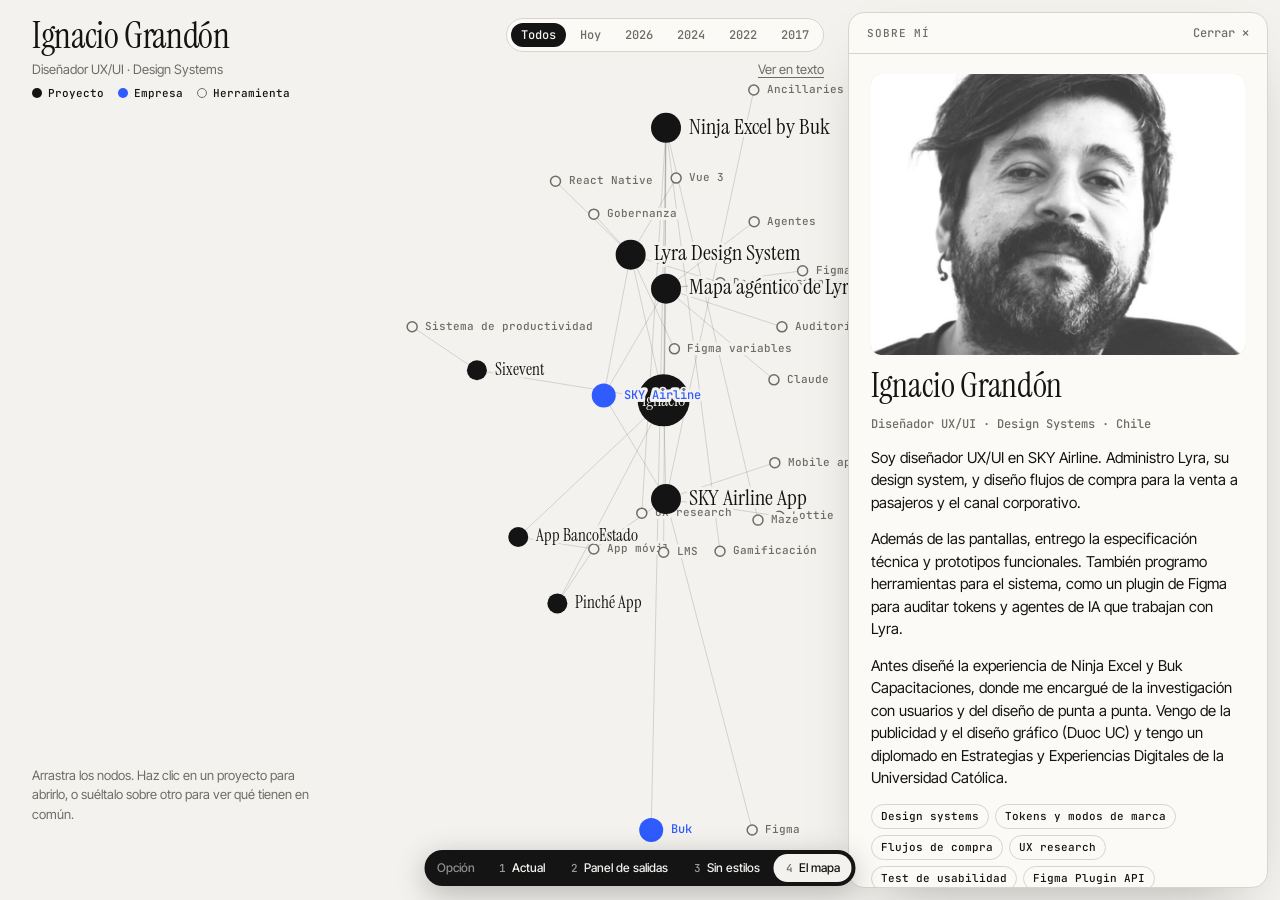
==== opciones/mapa/index.html @ 3e0f4688 "Add three alternative design options with a shared switcher - opciones/panel: airport departures boa" ====
<!doctype html>
<html lang="es">
  <head>
    <meta charset="utf-8" />
    <meta name="viewport" content="width=device-width, initial-scale=1, viewport-fit=cover" />
    <title>Ignacio Grandón · El mapa</title>
    <meta name="description" content="Portafolio de Ignacio Grandón como un grafo: proyectos, empresas y herramientas conectados." />
    <link rel="preconnect" href="https://fonts.googleapis.com" />
    <link rel="preconnect" href="https://fonts.gstatic.com" crossorigin />
    <link
      href="https://fonts.googleapis.com/css2?family=Inter+Tight:wght@400;500;600&family=Instrument+Serif:ital@0;1&family=JetBrains+Mono:wght@400;500&display=swap"
      rel="stylesheet"
    />
    <style>
      /* Opción 4: el grafo del mapa agéntico pasa a ser la navegación completa.
         Nodos: Ignacio, proyectos, empresas y herramientas. Arrastrar, filtrar por año
         y soltar un proyecto sobre otro para ver qué comparten. */
      :root {
        --bg: #f4f2ee; --surface: #fbfaf7; --fg: #141414; --muted: #6f6c66; --line: #d8d4cc;
        --accent: #2f5bff; --edge: rgba(20,20,20,.14); --edge-hot: #141414;
        --sans: "Inter Tight", system-ui, sans-serif; --serif: "Instrument Serif", Georgia, serif; --mono: "JetBrains Mono", ui-monospace, monospace;
        color-scheme: light;
      }
      @media (prefers-color-scheme: dark) {
        :root { --bg: #111110; --surface: #191917; --fg: #ecebe7; --muted: #8d8a83; --line: #2a2926; --accent: #7d97ff; --edge: rgba(236,235,231,.14); --edge-hot: #ecebe7; color-scheme: dark; }
      }
      * { box-sizing: border-box; margin: 0; padding: 0; }
      html, body { height: 100%; overflow: hidden; }
      body { background: var(--bg); color: var(--fg); font: 400 15px/1.5 var(--sans); -webkit-font-smoothing: antialiased; }
      button { font: inherit; color: inherit; background: none; border: 0; cursor: pointer; }
      a { color: inherit; }
      :focus-visible { outline: 2px solid var(--fg); outline-offset: 2px; }

      canvas { position: fixed; inset: 0; width: 100%; height: 100%; display: block; touch-action: none; }
      canvas.is-grab { cursor: grab; } canvas.is-grabbing { cursor: grabbing; }

      .bar {
        position: fixed; z-index: 5; top: 0; left: 0; right: 0; pointer-events: none;
        display: flex; justify-content: space-between; align-items: flex-start; gap: 16px; flex-wrap: wrap;
        padding: calc(18px + env(safe-area-inset-top)) clamp(16px, 3vw, 32px) 0;
      }
      .bar > * { pointer-events: auto; }
      body.panel-open .bar { padding-right: 456px; transition: padding .5s; }
      @media (max-width: 760px) { body.panel-open .bar { padding-right: 16px; } }
      .brand h1 { font: 400 clamp(26px, 3vw, 36px)/1 var(--serif); letter-spacing: -.01em; }
      .brand p { color: var(--muted); font-size: 13px; margin-top: 6px; }
      .controls { display: flex; flex-direction: column; align-items: flex-end; gap: 8px; }
      .years { display: flex; flex-wrap: wrap; justify-content: flex-end; gap: 4px; padding: 4px; border-radius: 999px; background: var(--surface); border: 1px solid var(--line); }
      .years button { padding: 6px 10px; border-radius: 999px; font: 500 12px/1 var(--mono); color: var(--muted); }
      .years button[aria-pressed="true"] { background: var(--fg); color: var(--bg); }
      .textview-btn { font-size: 13px; color: var(--muted); text-decoration: underline; text-underline-offset: 3px; }
      .hint {
        position: fixed; z-index: 4; left: clamp(16px, 3vw, 32px); bottom: 76px; max-width: 300px;
        color: var(--muted); font-size: 13px; pointer-events: none; transition: opacity .4s;
      }
      .legend { display: flex; gap: 14px; margin-top: 8px; font: 500 11px/1 var(--mono); }
      .legend span { display: inline-flex; align-items: center; gap: 6px; }
      .legend i { width: 10px; height: 10px; border-radius: 50%; display: inline-block; }

      /* Panel de detalle */
      .panel {
        position: fixed; z-index: 6; top: 12px; right: 12px; bottom: 12px; width: min(420px, calc(100vw - 24px));
        background: var(--surface); border: 1px solid var(--line); border-radius: 16px;
        box-shadow: 0 24px 60px -30px rgba(0,0,0,.35);
        display: flex; flex-direction: column; overflow: hidden;
        transform: translateX(calc(100% + 24px)); transition: transform .5s cubic-bezier(.16,1,.3,1);
      }
      .panel.is-open { transform: none; }
      .panel__head { display: flex; justify-content: space-between; align-items: center; padding: 14px 18px; border-bottom: 1px solid var(--line); font: 500 11px/1 var(--mono); color: var(--muted); letter-spacing: .08em; text-transform: uppercase; }
      .panel__close { padding: 6px 8px; margin: -6px -8px; border-radius: 6px; font: 500 12px/1 var(--mono); }
      .panel__close:hover { background: var(--bg); }
      .panel__body { overflow-y: auto; padding: 20px 22px 90px; display: flex; flex-direction: column; gap: 14px; }
      .panel__body img { width: 100%; aspect-ratio: 4/3; object-fit: cover; border-radius: 10px; background: var(--line); }
      .panel__body h2 { font: 400 34px/1.02 var(--serif); letter-spacing: -.01em; }
      .panel__meta { font: 500 12px/1.3 var(--mono); color: var(--muted); }
      .panel__body ul.hl { list-style: none; display: grid; gap: 8px; font-size: 14px; }
      .panel__body ul.hl li { padding-left: 16px; position: relative; }
      .panel__body ul.hl li::before { content: ""; position: absolute; left: 0; top: .65em; width: 6px; height: 1px; background: currentColor; }
      .chips { list-style: none; display: flex; flex-wrap: wrap; gap: 6px; }
      .chips li, .chips button { font: 500 11px/1 var(--mono); padding: 6px 9px; border: 1px solid var(--line); border-radius: 999px; }
      .chips button:hover { border-color: var(--fg); }
      .panel__cta { align-self: flex-start; padding: 10px 16px; border-radius: 999px; background: var(--fg); color: var(--bg); text-decoration: none; font-weight: 500; font-size: 14px; }
      .panel__mail { font: 400 clamp(24px, 3vw, 30px)/1.1 var(--serif); overflow-wrap: anywhere; }
      .common { display: grid; grid-template-columns: 1fr auto 1fr; gap: 10px; align-items: center; font: 400 22px/1.1 var(--serif); }
      .common span { text-align: center; font: 500 16px/1 var(--mono); color: var(--muted); }

      /* Vista en texto: el mismo contenido, sin el grafo */
      .textview {
        position: fixed; inset: 0; z-index: 8; overflow-y: auto; background: var(--bg);
        padding: calc(24px + env(safe-area-inset-top)) clamp(16px, 4vw, 48px) 110px; display: none;
      }
      .textview.is-open { display: block; }
      .textview__inner { max-width: 760px; margin: 0 auto; display: flex; flex-direction: column; gap: 28px; }
      .textview h2 { font: 400 40px/1 var(--serif); }
      .textview h3 { font: 400 28px/1.05 var(--serif); }
      .textview article { border-top: 1px solid var(--line); padding-top: 20px; display: flex; flex-direction: column; gap: 10px; }
      .textview .top { display: flex; justify-content: space-between; align-items: center; }

      @media (max-width: 760px) {
        .panel { top: auto; left: 8px; right: 8px; width: auto; bottom: 8px; height: 62dvh; transform: translateY(calc(100% + 24px)); }
        .controls { align-items: flex-start; }
        .years { justify-content: flex-start; }
        .hint { bottom: 70px; right: 16px; }
      }
      @media (prefers-reduced-motion: reduce) { .panel { transition: none; } }
    </style>
  </head>
  <body>
    <canvas id="map" role="img" aria-label="Grafo con los proyectos de Ignacio Grandón, las empresas y las herramientas que los conectan. Hay una vista en texto con el mismo contenido."></canvas>

    <header class="bar">
      <div class="brand">
        <h1 id="name"></h1>
        <p id="role"></p>
        <div class="legend" aria-hidden="true">
          <span><i style="background:var(--fg)"></i>Proyecto</span>
          <span><i style="background:var(--accent)"></i>Empresa</span>
          <span><i style="border:1.5px solid var(--muted)"></i>Herramienta</span>
        </div>
      </div>
      <div class="controls">
        <div class="years" id="years" role="group" aria-label="Filtrar por año"></div>
        <button class="textview-btn" type="button" id="open-text">Ver en texto</button>
      </div>
    </header>

    <p class="hint" id="hint">Arrastra los nodos. Haz clic en un proyecto para abrirlo, o suéltalo sobre otro para ver qué tienen en común.</p>

    <aside class="panel" id="panel" aria-live="polite">
      <div class="panel__head"><span id="panel-kicker"></span><button class="panel__close" type="button" id="panel-close">Cerrar ✕</button></div>
      <div class="panel__body" id="panel-body"></div>
    </aside>

    <section class="textview" id="textview" aria-label="Vista en texto">
      <div class="textview__inner" id="textview-inner"></div>
    </section>

    <script src="../../js/data.js"></script>
    <script>
      (function () {
        const { profile, featured, projects } = window.PORTFOLIO;
        const reduce = matchMedia("(prefers-reduced-motion: reduce)").matches;
        const IMG = (s) => "../../" + s;
        const esc = (s) => String(s).replace(/[&<>"]/g, (c) => ({ "&": "&amp;", "<": "&lt;", ">": "&gt;", '"': "&quot;" })[c]);

        document.getElementById("name").textContent = profile.name;
        document.getElementById("role").textContent = profile.role;

        // ---------- Grafo ----------
        // Empresas y agrupaciones que no están como tags en data.js, pero sí en
        // la categoría o el resumen de cada proyecto.
        const company = { "Lyra Design System": "SKY Airline", "Mapa agéntico de Lyra": "SKY Airline", "SKY Airline App": "SKY Airline", "Ninja Excel by Buk": "Buk" };
        const extra = {
          "Lyra Design System": ["Design systems"],
          "Mapa agéntico de Lyra": ["Design systems"],
          "SKY Airline App": ["App móvil"],
          "Pinché App": ["App móvil"],
          "App BancoEstado": ["App móvil"],
          "Sixevent": ["Sistema de productividad"],
        };
        const yearOf = (y) => (y === "Actual" ? "Hoy" : y.slice(-4));

        const nodes = [];
        const byId = new Map();
        const add = (n) => {
          if (byId.has(n.id)) return byId.get(n.id);
          Object.assign(n, { x: 0, y: 0, vx: 0, vy: 0, links: new Set() });
          nodes.push(n);
          byId.set(n.id, n);
          return n;
        };
        const edges = [];
        const link = (a, b) => {
          if (a.links.has(b)) return;
          a.links.add(b);
          b.links.add(a);
          edges.push([a, b]);
        };

        const me = add({ id: "me", kind: "me", label: profile.name.split(" ")[0], r: 26 });
        [...featured, ...projects].forEach((p, i) => {
          const n = add({ id: "p:" + p.title, kind: "project", label: p.title, data: p, featured: i < featured.length, year: yearOf(p.year), r: i < featured.length ? 15 : 10 });
          link(me, n);
          if (company[p.title]) link(n, add({ id: "c:" + company[p.title], kind: "company", label: company[p.title], r: 12 }));
          [...(p.tags || []), ...(extra[p.title] || [])].forEach((t) => link(n, add({ id: "t:" + t, kind: "tag", label: t, r: 5 })));
        });

        // Posición inicial: proyectos en anillo, el resto alrededor de su proyecto
        const canvas = document.getElementById("map");
        const ctx = canvas.getContext("2d");
        let W = 0, H = 0, dpr = 1;
        const center = () => ({ x: W < 760 ? W / 2 : (W - (panelOpen ? 420 : 0)) / 2, y: W < 760 ? H * 0.42 : H / 2 + 20 });
        let panelOpen = false;
        let alpha = 1;
        let raf = 0;

        function resize() {
          dpr = Math.min(devicePixelRatio || 1, 2);
          W = innerWidth;
          H = innerHeight;
          canvas.width = W * dpr;
          canvas.height = H * dpr;
          ctx.setTransform(dpr, 0, 0, dpr, 0, 0);
          wake();
        }
        resize();
        addEventListener("resize", resize);

        const c0 = center();
        const projs = nodes.filter((n) => n.kind === "project");
        const R = Math.min(W, H) * 0.26;
        me.x = c0.x; me.y = c0.y;
        projs.forEach((n, i) => {
          const a = (i / projs.length) * Math.PI * 2 - Math.PI / 2;
          n.x = c0.x + Math.cos(a) * R;
          n.y = c0.y + Math.sin(a) * R;
        });
        nodes.forEach((n) => {
          if (n.kind === "tag" || n.kind === "company") {
            const ps = [...n.links];
            const ax = ps.reduce((s, p) => s + p.x, 0) / ps.length;
            const ay = ps.reduce((s, p) => s + p.y, 0) / ps.length;
            n.x = ax + (ax - c0.x) * 0.5 + (Math.random() - 0.5) * 60;
            n.y = ay + (ay - c0.y) * 0.5 + (Math.random() - 0.5) * 60;
          }
        });

        // ---------- Física ----------
        function wake(a = 0.6) {
          alpha = Math.max(alpha, a);
          if (!raf) raf = requestAnimationFrame(frame);
        }
        function physics() {
          const c = center();
          const scale = Math.min(1, Math.min(W, H) / 800);
          const rest = (a, b) => (a.kind === "me" || b.kind === "me" ? 190 : a.kind === "company" || b.kind === "company" ? 110 : 70) * Math.max(0.55, scale);
          for (let i = 0; i < nodes.length; i++) {
            const a = nodes[i];
            for (let j = i + 1; j < nodes.length; j++) {
              const b = nodes[j];
              let dx = b.x - a.x, dy = b.y - a.y;
              let d2 = dx * dx + dy * dy || 0.01;
              if (d2 > 90000) continue;
              const f = (1400 * scale) / d2;
              const d = Math.sqrt(d2);
              dx /= d; dy /= d;
              a.vx -= dx * f; a.vy -= dy * f;
              b.vx += dx * f; b.vy += dy * f;
            }
          }
          edges.forEach(([a, b]) => {
            const dx = b.x - a.x, dy = b.y - a.y;
            const d = Math.sqrt(dx * dx + dy * dy) || 1;
            const f = (d - rest(a, b)) * 0.012;
            const fx = (dx / d) * f, fy = (dy / d) * f;
            a.vx += fx; a.vy += fy; b.vx -= fx; b.vy -= fy;
          });
          nodes.forEach((n) => {
            n.vx += (c.x - n.x) * 0.0016;
            n.vy += (c.y - n.y) * 0.0016;
            if (n === drag) return;
            n.vx *= 0.82; n.vy *= 0.82;
            n.x += n.vx * alpha; n.y += n.vy * alpha;
            // Margen derecho: deja espacio a la etiqueta y, en escritorio, al panel abierto
            const side = W >= 760 && panelOpen ? 444 : 0;
            const label = n.kind === "project" || n.kind === "company" ? Math.min(170, W * 0.36) : 20;
            n.x = Math.max(20, Math.min(W - side - label, n.x));
            n.y = Math.max(90, Math.min(H - 70, n.y));
          });
        }

        // ---------- Dibujo ----------
        let hover = null, drag = null, dropTarget = null, yearFilter = "Todos";
        const css = (v) => getComputedStyle(document.documentElement).getPropertyValue(v).trim();
        let col = {};
        const readColors = () => (col = { fg: css("--fg"), bg: css("--bg"), muted: css("--muted"), accent: css("--accent"), edge: css("--edge"), hot: css("--edge-hot"), line: css("--line") });
        readColors();
        matchMedia("(prefers-color-scheme: dark)").addEventListener("change", () => { readColors(); wake(0.05); });

        const visibleYear = (n) => {
          if (yearFilter === "Todos" || n.kind === "me") return true;
          if (n.kind === "project") return n.year === yearFilter;
          return [...n.links].some((p) => p.kind === "project" && p.year === yearFilter);
        };

        function draw() {
          ctx.clearRect(0, 0, W, H);
          const focus = drag || hover;
          const near = focus ? new Set([focus, ...focus.links]) : null;
          const dim = (n) => (near && !near.has(n)) || !visibleYear(n);

          edges.forEach(([a, b]) => {
            const hot = focus && (a === focus || b === focus);
            const off = !visibleYear(a) || !visibleYear(b) || (near && !hot);
            ctx.strokeStyle = hot ? col.hot : col.edge;
            ctx.globalAlpha = off ? 0.25 : 1;
            ctx.lineWidth = hot ? 1.4 : 1;
            ctx.beginPath(); ctx.moveTo(a.x, a.y); ctx.lineTo(b.x, b.y); ctx.stroke();
          });
          ctx.globalAlpha = 1;

          // Herramientas primero, para que las etiquetas de proyectos queden encima
          const order = [...nodes].sort((a, b) => (b.kind === "tag") - (a.kind === "tag"));
          order.forEach((n) => {
            ctx.globalAlpha = dim(n) ? 0.18 : 1;
            ctx.beginPath();
            ctx.arc(n.x, n.y, n.r + (n === dropTarget ? 6 : 0), 0, Math.PI * 2);
            if (n.kind === "tag") {
              ctx.fillStyle = col.bg; ctx.fill();
              ctx.lineWidth = 1.5; ctx.strokeStyle = col.muted; ctx.stroke();
            } else {
              ctx.fillStyle = n.kind === "company" ? col.accent : col.fg;
              ctx.fill();
            }
            if (n === dropTarget) { ctx.lineWidth = 2; ctx.strokeStyle = col.accent; ctx.stroke(); }

            // Etiquetas: siempre en proyectos, empresas y yo; en tags solo si están cerca del foco
            const showLabel = n.kind !== "tag" || (near && near.has(n)) || W > 1100;
            if (!showLabel) return;
            if (n.kind === "me") {
              ctx.fillStyle = col.bg;
              ctx.font = `400 18px "Instrument Serif", Georgia, serif`;
              ctx.textAlign = "center"; ctx.textBaseline = "middle";
              ctx.fillText(n.label, n.x, n.y + 1);
              return;
            }
            ctx.textAlign = "left"; ctx.textBaseline = "middle";
            if (n.kind === "project") {
              ctx.font = `${n.featured ? 400 : 400} ${n.featured ? 22 : 17}px "Instrument Serif", Georgia, serif`;
              ctx.fillStyle = col.fg;
            } else {
              ctx.font = `500 ${n.kind === "company" ? 12 : 11}px "JetBrains Mono", monospace`;
              ctx.fillStyle = n.kind === "company" ? col.accent : col.muted;
            }
            const tx = n.x + n.r + 8;
            ctx.lineWidth = 6; ctx.strokeStyle = col.bg; ctx.lineJoin = "round";
            ctx.strokeText(n.label, tx, n.y);
            ctx.fillText(n.label, tx, n.y);
          });
          ctx.globalAlpha = 1;
        }

        function frame() {
          raf = 0;
          if (!reduce) physics();
          else for (let i = 0; i < 300 && alpha > 0.02; i++) { physics(); alpha *= 0.99; }
          draw();
          alpha *= 0.985;
          if (alpha > 0.02 || drag) raf = requestAnimationFrame(frame);
        }
        if (reduce) { for (let i = 0; i < 400; i++) physics(); }
        wake(1);

        // ---------- Puntero ----------
        const pick = (x, y, skip) => {
          let best = null, bd = Infinity;
          nodes.forEach((n) => {
            if (n === skip || !visibleYear(n)) return;
            const d = Math.hypot(n.x - x, n.y - y);
            if (d < n.r + 10 && d < bd) { best = n; bd = d; }
          });
          return best;
        };
        let down = null;
        canvas.addEventListener("pointerdown", (e) => {
          const n = pick(e.clientX, e.clientY);
          if (!n) return;
          drag = n;
          down = { x: e.clientX, y: e.clientY, moved: false };
          canvas.setPointerCapture(e.pointerId);
          canvas.className = "is-grabbing";
          hideHint();
          wake(0.5);
        });
        canvas.addEventListener("pointermove", (e) => {
          if (drag) {
            if (Math.hypot(e.clientX - down.x, e.clientY - down.y) > 5) down.moved = true;
            drag.x = e.clientX; drag.y = e.clientY; drag.vx = drag.vy = 0;
            dropTarget = drag.kind === "project" ? (() => { const t = pick(e.clientX, e.clientY, drag); return t && t.kind === "project" ? t : null; })() : null;
            wake(0.4);
            return;
          }
          const n = pick(e.clientX, e.clientY);
          if (n !== hover) { hover = n; canvas.className = n ? "is-grab" : ""; wake(0.05); }
        });
        const up = () => {
          if (!drag) return;
          const n = drag, t = dropTarget;
          drag = null; dropTarget = null;
          canvas.className = hover ? "is-grab" : "";
          if (t) showCommon(n, t);
          else if (!down.moved) open(n);
          wake(0.3);
        };
        canvas.addEventListener("pointerup", up);
        canvas.addEventListener("pointercancel", up);
        canvas.addEventListener("pointerleave", () => { if (!drag && hover) { hover = null; wake(0.05); } });

        const hint = document.getElementById("hint");
        const hideHint = () => (hint.style.opacity = 0);

        // ---------- Filtro por año ----------
        const years = ["Todos", ...new Set(projs.map((p) => p.year))];
        const yearsEl = document.getElementById("years");
        yearsEl.innerHTML = years.map((y) => `<button type="button" aria-pressed="${y === "Todos"}">${y}</button>`).join("");
        yearsEl.addEventListener("click", (e) => {
          const b = e.target.closest("button");
          if (!b) return;
          yearFilter = b.textContent;
          yearsEl.querySelectorAll("button").forEach((x) => x.setAttribute("aria-pressed", x === b));
          wake(0.05);
        });

        // ---------- Panel ----------
        const panel = document.getElementById("panel");
        const body = document.getElementById("panel-body");
        const kicker = document.getElementById("panel-kicker");
        function setPanel(k, html) {
          kicker.textContent = k;
          body.innerHTML = html;
          body.scrollTop = 0;
          panel.classList.add("is-open");
          panelOpen = true;
          document.body.classList.add("panel-open");
          wake(0.3);
        }
        document.getElementById("panel-close").addEventListener("click", () => {
          panel.classList.remove("is-open");
          panelOpen = false;
          document.body.classList.remove("panel-open");
          wake(0.3);
        });
        body.addEventListener("click", (e) => {
          const b = e.target.closest("[data-node]");
          if (b) open(byId.get(b.dataset.node));
          const c = e.target.closest("[data-copy]");
          if (c) navigator.clipboard?.writeText(profile.links.email).then(() => (c.textContent = "Copiado ✓"), () => {});
        });

        const chipsFor = (n, kinds) =>
          `<ul class="chips">${[...n.links]
            .filter((x) => kinds.includes(x.kind))
            .map((x) => `<li><button type="button" data-node="${esc(x.id)}">${esc(x.label)}</button></li>`)
            .join("")}</ul>`;

        function aboutHTML() {
          const l = profile.links;
          return `<img src="${IMG("assets/img/ignacio.jpg")}" alt="Retrato de ${esc(profile.name)}" />
            <h2>${esc(profile.name)}</h2>
            <p class="panel__meta">${esc(profile.role)} · ${esc(profile.location)}</p>
            ${profile.about.map((a) => `<p>${esc(a)}</p>`).join("")}
            <ul class="chips">${profile.skills.map((s) => `<li>${esc(s)}</li>`).join("")}</ul>
            <p class="panel__meta">Contacto</p>
            <a class="panel__mail" href="mailto:${l.email}">${esc(l.email)}</a>
            <ul class="chips"><li><button type="button" data-copy>Copiar correo</button></li><li><a href="${l.linkedin}" target="_blank" rel="noopener">LinkedIn ↗</a></li><li><a href="${l.behance}" target="_blank" rel="noopener">Behance ↗</a></li></ul>`;
        }

        function open(n) {
          if (n.kind === "me") return setPanel("Sobre mí", aboutHTML());
          if (n.kind === "project") {
            const p = n.data;
            return setPanel(`Proyecto · ${p.year}`, `
              <img src="${IMG(p.cover)}" alt="${esc(p.title)}" />
              <h2>${esc(p.title)}</h2>
              <p class="panel__meta">${esc(p.category)} · ${esc(p.year)}</p>
              ${p.summary ? `<p>${esc(p.summary)}</p>` : ""}
              ${p.highlights ? `<ul class="hl">${p.highlights.map((h) => `<li>${esc(h)}</li>`).join("")}</ul>` : ""}
              ${(p.details || []).map((d, j) => `<img src="${IMG(d)}" alt="${esc(p.title)}, detalle ${j + 1}" loading="lazy" />`).join("")}
              <p class="panel__meta">Conectado con</p>
              ${chipsFor(n, ["company", "tag"])}
              ${p.url ? `<a class="panel__cta" href="${p.url}" target="_blank" rel="noopener">Ver en Behance ↗</a>` : ""}`);
          }
          // Empresa o herramienta: qué proyectos la tocan
          const ps = [...n.links].filter((x) => x.kind === "project");
          setPanel(n.kind === "company" ? "Empresa" : "Herramienta o área", `
            <h2>${esc(n.label)}</h2>
            <p class="panel__meta">${ps.length} ${ps.length === 1 ? "proyecto" : "proyectos"}</p>
            ${chipsFor(n, ["project"])}`);
        }

        function showCommon(a, b) {
          const shared = [...a.links].filter((x) => x !== me && b.links.has(x));
          setPanel("En común", `
            <div class="common"><b>${esc(a.label)}</b><span>+</span><b>${esc(b.label)}</b></div>
            ${shared.length
              ? `<p>Comparten ${shared.length === 1 ? "un nodo" : shared.length + " nodos"}:</p>
                 <ul class="chips">${shared.map((x) => `<li><button type="button" data-node="${esc(x.id)}">${esc(x.label)}</button></li>`).join("")}</ul>`
              : `<p>No comparten empresa ni herramientas. Lo único que los une es que ambos son trabajo de ${esc(profile.name.split(" ")[0])}.</p>`}
            <p class="panel__meta">Abrir</p>
            <ul class="chips"><li><button type="button" data-node="${esc(a.id)}">${esc(a.label)}</button></li><li><button type="button" data-node="${esc(b.id)}">${esc(b.label)}</button></li></ul>`);
        }

        // ---------- Vista en texto ----------
        const tv = document.getElementById("textview");
        document.getElementById("textview-inner").innerHTML = `
          <div class="top"><h2>${esc(profile.name)}</h2><button class="textview-btn" type="button" id="close-text">Volver al mapa</button></div>
          <p>${esc(profile.role)} · ${esc(profile.location)}</p>
          ${profile.about.map((a) => `<p>${esc(a)}</p>`).join("")}
          ${[...featured, ...projects]
            .map(
              (p) => `<article>
                <p class="panel__meta">${esc(p.category)} · ${esc(p.year)}${company[p.title] ? " · " + company[p.title] : ""}</p>
                <h3>${esc(p.title)}</h3>
                ${p.summary ? `<p>${esc(p.summary)}</p>` : ""}
                ${p.highlights ? `<ul class="hl" style="padding-left:18px">${p.highlights.map((h) => `<li>${esc(h)}</li>`).join("")}</ul>` : ""}
                ${p.url ? `<a href="${p.url}" target="_blank" rel="noopener">Ver en Behance ↗</a>` : ""}
              </article>`
            )
            .join("")}
          <article><h3>Contacto</h3><a class="panel__mail" href="mailto:${profile.links.email}">${esc(profile.links.email)}</a></article>`;
        document.getElementById("open-text").addEventListener("click", () => { tv.classList.add("is-open"); document.getElementById("close-text").focus(); });
        tv.addEventListener("click", (e) => { if (e.target.id === "close-text") tv.classList.remove("is-open"); });
        addEventListener("keydown", (e) => {
          if (e.key !== "Escape") return;
          if (tv.classList.contains("is-open")) tv.classList.remove("is-open");
          else document.getElementById("panel-close").click();
        });

        // Se abre con Ignacio, el primer nodo, para que se entienda dónde partir
        if (W >= 760) setTimeout(() => open(me), 700);
        document.fonts && document.fonts.ready.then(() => wake(0.05));
      })();
    </script>
    <script src="../../js/switcher.js" data-root="../../" data-current="mapa"></script>
  </body>
</html>
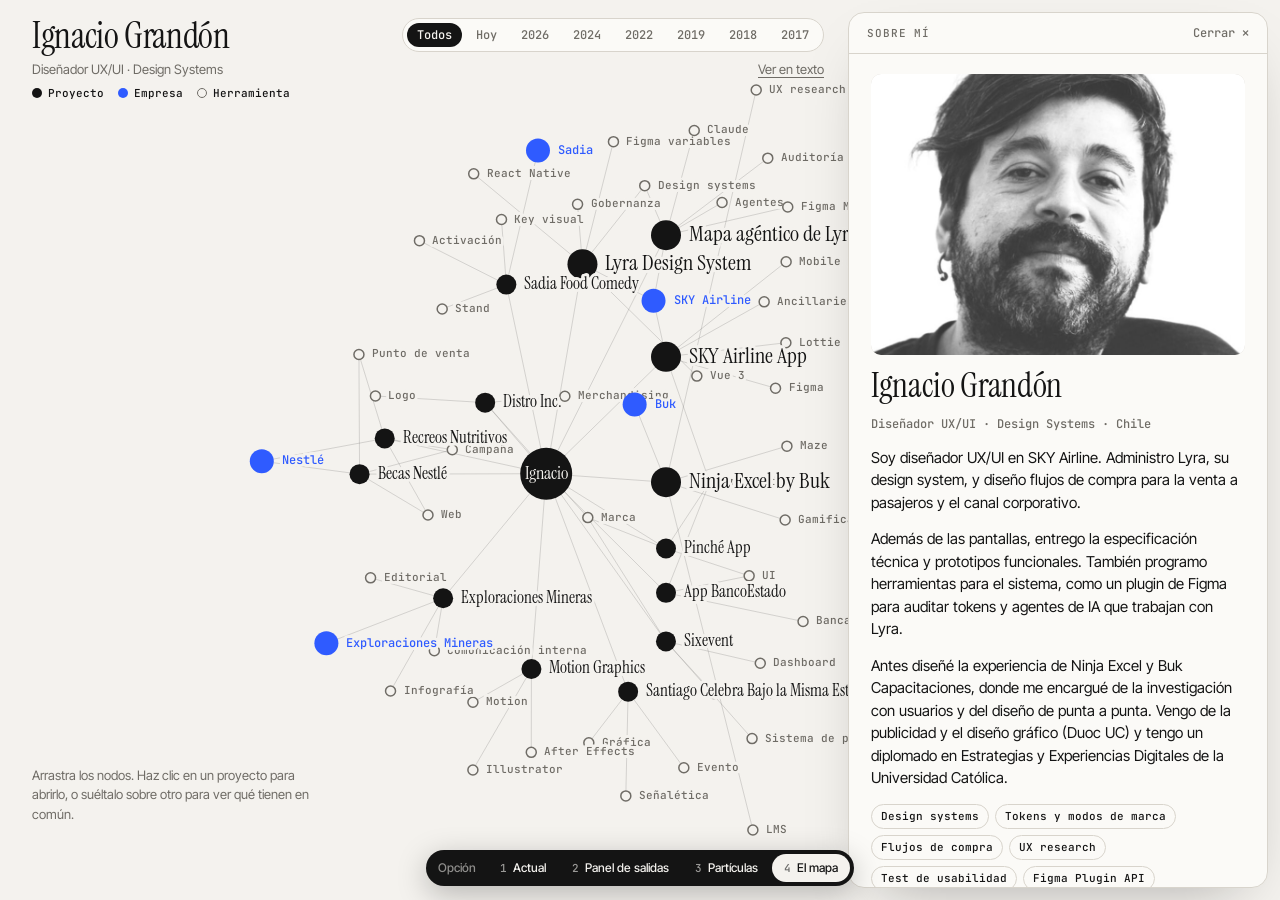
==== commit f36c64b6: "Bring all Behance projects into the four design options - js/data.js: seven new projects from Behanc" ====
--- a/opciones/mapa/index.html
+++ b/opciones/mapa/index.html
@@ -148,7 +148,8 @@
 
         // ---------- Grafo ----------
         // Empresas y agrupaciones que no están como tags en data.js, pero sí en
-        // la categoría o el resumen de cada proyecto.
+        // la categoría o el resumen de cada proyecto. Los trabajos para clientes
+        // traen su empresa en p.client.
         const company = { "Lyra Design System": "SKY Airline", "Mapa agéntico de Lyra": "SKY Airline", "SKY Airline App": "SKY Airline", "Ninja Excel by Buk": "Buk" };
         const extra = {
           "Lyra Design System": ["Design systems"],
@@ -181,7 +182,8 @@
         [...featured, ...projects].forEach((p, i) => {
           const n = add({ id: "p:" + p.title, kind: "project", label: p.title, data: p, featured: i < featured.length, year: yearOf(p.year), r: i < featured.length ? 15 : 10 });
           link(me, n);
-          if (company[p.title]) link(n, add({ id: "c:" + company[p.title], kind: "company", label: company[p.title], r: 12 }));
+          const co = company[p.title] || p.client;
+          if (co) link(n, add({ id: "c:" + co, kind: "company", label: co, r: 12 }));
           [...(p.tags || []), ...(extra[p.title] || [])].forEach((t) => link(n, add({ id: "t:" + t, kind: "tag", label: t, r: 5 })));
         });
 
@@ -400,7 +402,8 @@
         const hideHint = () => (hint.style.opacity = 0);
 
         // ---------- Filtro por año ----------
-        const years = ["Todos", ...new Set(projs.map((p) => p.year))];
+        // Del más reciente al más antiguo ("Hoy" primero)
+        const years = ["Todos", ...[...new Set(projs.map((p) => p.year))].sort((a, b) => (b === "Hoy" ? 1e4 : +b) - (a === "Hoy" ? 1e4 : +a))];
         const yearsEl = document.getElementById("years");
         yearsEl.innerHTML = years.map((y) => `<button type="button" aria-pressed="${y === "Todos"}">${y}</button>`).join("");
         yearsEl.addEventListener("click", (e) => {
@@ -499,7 +502,7 @@
           ${[...featured, ...projects]
             .map(
               (p) => `<article>
-                <p class="panel__meta">${esc(p.category)} · ${esc(p.year)}${company[p.title] ? " · " + company[p.title] : ""}</p>
+                <p class="panel__meta">${esc(p.category)} · ${esc(p.year)}${company[p.title] || p.client ? " · " + (company[p.title] || p.client) : ""}</p>
                 <h3>${esc(p.title)}</h3>
                 ${p.summary ? `<p>${esc(p.summary)}</p>` : ""}
                 ${p.highlights ? `<ul class="hl" style="padding-left:18px">${p.highlights.map((h) => `<li>${esc(h)}</li>`).join("")}</ul>` : ""}
